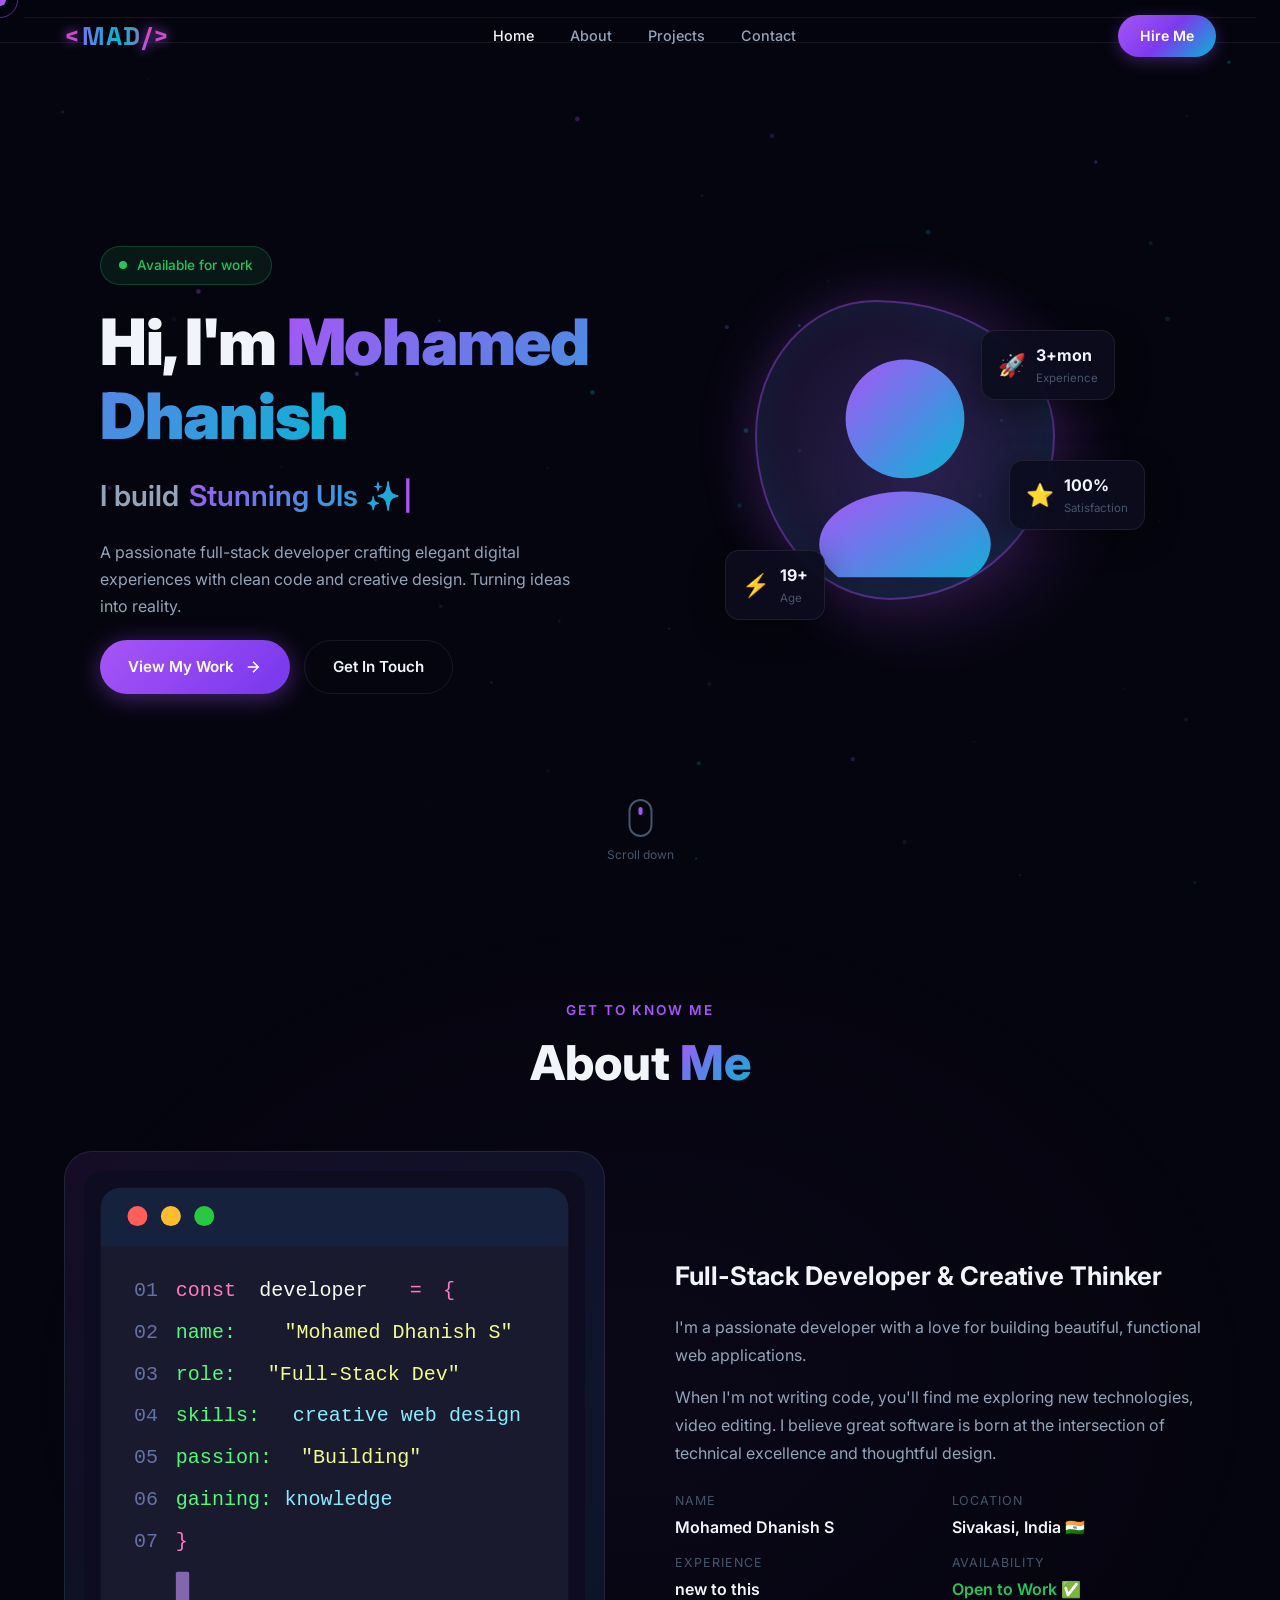
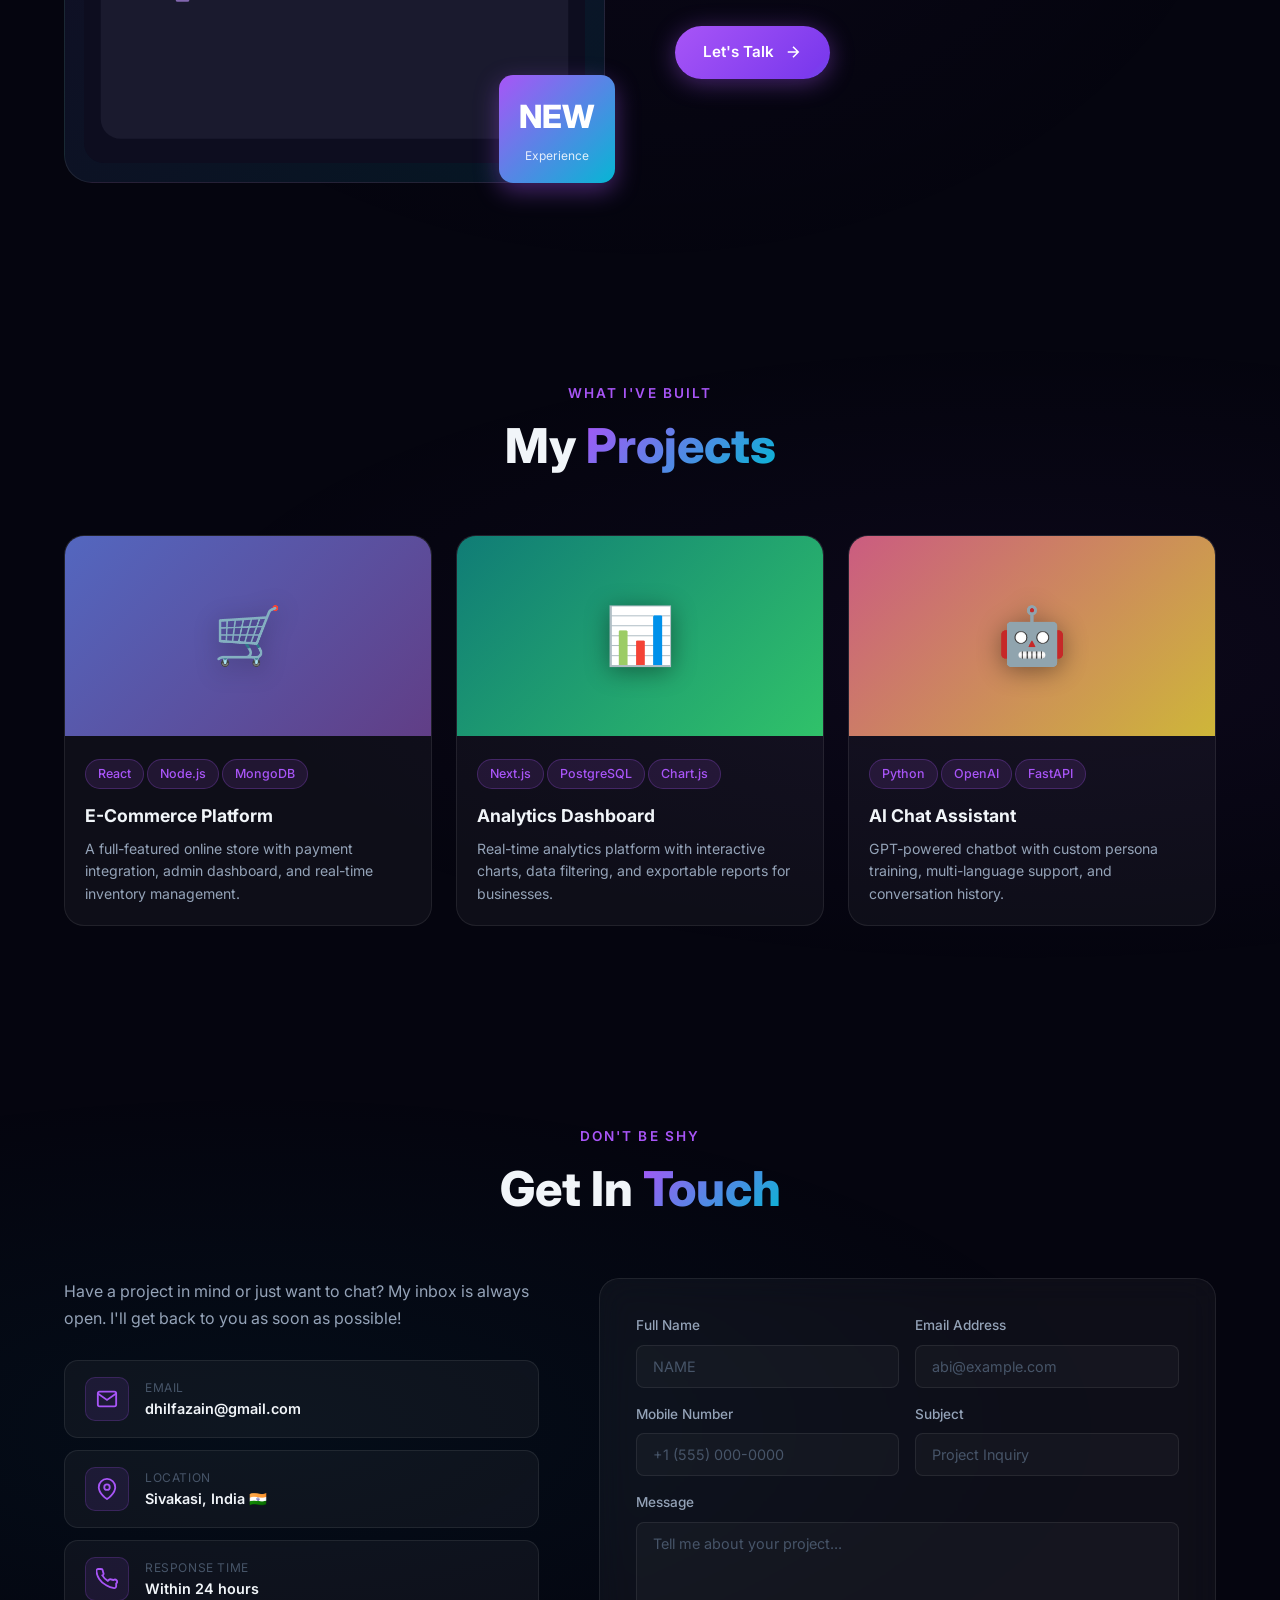
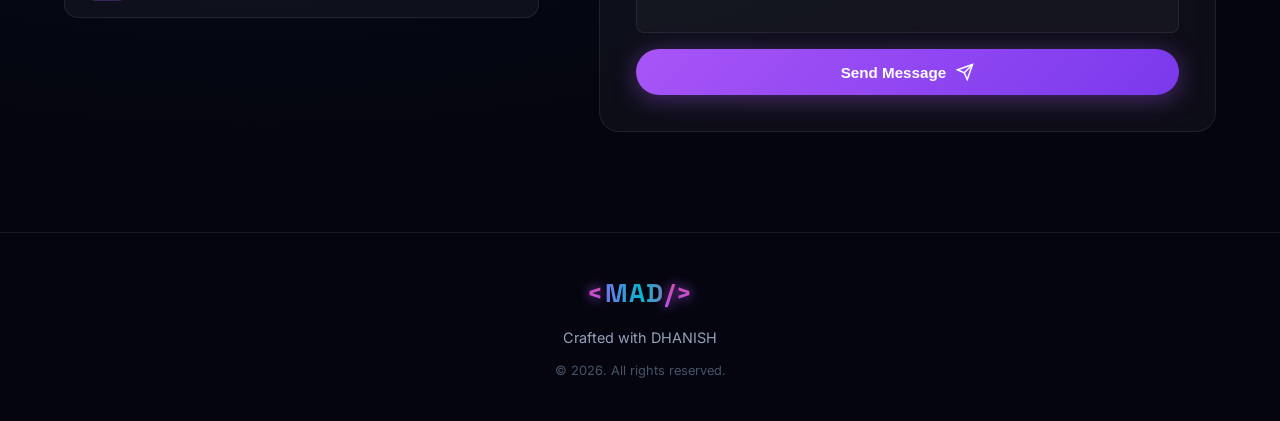
==== index.html @ 4842d8ef "Initial commit: portfolio website" ====
<!DOCTYPE html>
<html lang="en">

<head>
  <meta charset="UTF-8" />
  <meta name="viewport" content="width=device-width, initial-scale=1.0" />
  <meta name="description"
    content="Mohamed S — Full-Stack Developer & Creative Designer. Explore my portfolio of projects, skills, and experience." />
  <title>Mohamed s| Portfolio</title>
  <link rel="preconnect" href="https://fonts.googleapis.com" />
  <link rel="preconnect" href="https://fonts.gstatic.com" crossorigin />
  <link
    href="https://fonts.googleapis.com/css2?family=Inter:wght@300;400;500;600;700;800;900&family=Space+Grotesk:wght@400;500;600;700&display=swap"
    rel="stylesheet" />
  <link rel="stylesheet" href="style.css" />
</head>

<body>

  <!-- Custom Cursor -->
  <div class="cursor" id="cursor"></div>
  <div class="cursor-follower" id="cursor-follower"></div>

  <!-- Particle Canvas -->
  <canvas id="particles-canvas"></canvas>

  <!-- ===== NAVIGATION ===== -->
  <nav class="navbar" id="navbar">
    <div class="nav-container">
      <a href="#home" class="nav-logo" id="nav-logo">
        <span class="logo-bracket">&lt;</span>MAD<span class="logo-bracket">/&gt;</span>
      </a>
      <ul class="nav-links" id="nav-links">
        <li><a href="#home" class="nav-link active" data-section="home">Home</a></li>
        <li><a href="#about" class="nav-link" data-section="about">About</a></li>

        <li><a href="#projects" class="nav-link" data-section="projects">Projects</a></li>

        <li><a href="#contact" class="nav-link" data-section="contact">Contact</a></li>
      </ul>
      <a href="#contact" class="nav-cta" id="nav-cta-btn">Hire Me</a>
      <button class="hamburger" id="hamburger" aria-label="Toggle menu">
        <span></span><span></span><span></span>
      </button>
    </div>
  </nav>

  <!-- Mobile Menu -->
  <div class="mobile-menu" id="mobile-menu">
    <ul>
      <li><a href="#home" class="mobile-link">Home</a></li>
      <li><a href="#about" class="mobile-link">About</a></li>

      <li><a href="#projects" class="mobile-link">Projects</a></li>

      <li><a href="#contact" class="mobile-link">Contact</a></li>
    </ul>
  </div>

  <!-- ===== HERO SECTION ===== -->
  <section class="hero" id="home">
    <div class="hero-content">
      <div class="hero-badge reveal-up">
        <span class="badge-dot"></span>
        Available for work
      </div>
      <h1 class="hero-title reveal-up">
        Hi, I'm <span class="gradient-text">Mohamed Dhanish</span>
      </h1>
      <div class="hero-subtitle reveal-up">
        <span>I build </span>
        <span class="typed-wrapper">
          <span class="typed-text" id="typed"></span>
          <span class="typed-cursor">|</span>
        </span>
      </div>
      <p class="hero-desc reveal-up">
        A passionate full-stack developer crafting elegant digital experiences with clean code and creative design.
        Turning ideas into reality.
      </p>
      <div class="hero-actions reveal-up">
        <a href="#projects" class="btn btn-primary" id="view-work-btn">
          <span>View My Work</span>
          <svg width="18" height="18" viewBox="0 0 24 24" fill="none" stroke="currentColor" stroke-width="2">
            <path d="M5 12h14M12 5l7 7-7 7" />
          </svg>
        </a>
        <a href="#contact" class="btn btn-outline" id="contact-hero-btn">
          <span>Get In Touch</span>
        </a>
      </div>
    </div>
    <div class="hero-visual">
      <div class="hero-avatar-wrapper reveal-right">
        <div class="avatar-glow"></div>
        <div class="hero-avatar" id="hero-avatar">
          <div class="avatar-inner">
            <svg viewBox="0 0 200 200" xmlns="http://www.w3.org/2000/svg" width="220" height="220">
              <circle cx="100" cy="80" r="45" fill="url(#avatarGrad)" />
              <ellipse cx="100" cy="175" rx="65" ry="40" fill="url(#avatarGrad)" />
              <defs>
                <linearGradient id="avatarGrad" x1="0%" y1="0%" x2="100%" y2="100%">
                  <stop offset="0%" style="stop-color:#a855f7" />
                  <stop offset="100%" style="stop-color:#06b6d4" />
                </linearGradient>
              </defs>
            </svg>
          </div>
        </div>
        <!-- Floating badges -->
        <div class="float-badge float-badge-1">
          <span class="fb-icon">⚡</span>
          <div>
            <div class="fb-num">19+</div>
            <div class="fb-label">Age</div>
          </div>
        </div>
        <div class="float-badge float-badge-2">
          <span class="fb-icon">🚀</span>
          <div>
            <div class="fb-num">3+mon</div>
            <div class="fb-label">Experience</div>
          </div>
        </div>
        <div class="float-badge float-badge-3">
          <span class="fb-icon">⭐</span>
          <div>
            <div class="fb-num">100%</div>
            <div class="fb-label">Satisfaction</div>
          </div>
        </div>
      </div>
    </div>
    <div class="scroll-indicator">
      <div class="scroll-mouse">
        <div class="scroll-wheel"></div>
      </div>
      <span>Scroll down</span>
    </div>
  </section>

  <!-- ===== ABOUT SECTION ===== -->
  <section class="about section" id="about">
    <div class="container">
      <div class="section-header">
        <p class="section-label reveal-up">Get to know me</p>
        <h2 class="section-title reveal-up">About <span class="gradient-text">Me</span></h2>
      </div>
      <div class="about-grid">
        <div class="about-image-col reveal-left">
          <div class="about-img-wrapper">
            <div class="about-img-bg"></div>
            <div class="about-img">
              <svg viewBox="0 0 300 350" xmlns="http://www.w3.org/2000/svg" width="100%">
                <!-- Code editor mockup -->
                <rect x="10" y="10" width="280" height="330" rx="12" fill="#1a1a2e" />
                <rect x="10" y="10" width="280" height="35" rx="12" fill="#16213e" />
                <rect x="10" y="35" width="280" height="10" fill="#16213e" />
                <circle cx="32" cy="27" r="6" fill="#ff5f57" />
                <circle cx="52" cy="27" r="6" fill="#febc2e" />
                <circle cx="72" cy="27" r="6" fill="#28c840" />
                <text x="30" y="75" fill="#6272a4" font-family="monospace" font-size="12">01</text>
                <text x="55" y="75" fill="#ff79c6" font-family="monospace" font-size="12">const</text>
                <text x="105" y="75" fill="#f8f8f2" font-family="monospace" font-size="12">developer</text>
                <text x="195" y="75" fill="#ff79c6" font-family="monospace" font-size="12">=</text>
                <text x="215" y="75" fill="#ff79c6" font-family="monospace" font-size="12">{</text>
                <text x="30" y="100" fill="#6272a4" font-family="monospace" font-size="12">02</text>
                <text x="55" y="100" fill="#50fa7b" font-family="monospace" font-size="12"> name:</text>
                <text x="120" y="100" fill="#f1fa8c" font-family="monospace" font-size="12">"Mohamed Dhanish S"</text>
                <text x="30" y="125" fill="#6272a4" font-family="monospace" font-size="12">03</text>
                <text x="55" y="125" fill="#50fa7b" font-family="monospace" font-size="12"> role:</text>
                <text x="110" y="125" fill="#f1fa8c" font-family="monospace" font-size="12">"Full-Stack Dev"</text>
                <text x="30" y="150" fill="#6272a4" font-family="monospace" font-size="12">04</text>
                <text x="55" y="150" fill="#50fa7b" font-family="monospace" font-size="12"> skills:</text>
                <text x="125" y="150" fill="#8be9fd" font-family="monospace" font-size="12">creative web design</text>
                <text x="30" y="175" fill="#6272a4" font-family="monospace" font-size="12">05</text>
                <text x="55" y="175" fill="#50fa7b" font-family="monospace" font-size="12"> passion:</text>
                <text x="130" y="175" fill="#f1fa8c" font-family="monospace" font-size="12">"Building"</text>
                <text x="30" y="200" fill="#6272a4" font-family="monospace" font-size="12">06</text>
                <text x="55" y="200" fill="#50fa7b" font-family="monospace" font-size="12"> gaining:</text>
                <text x="120" y="200" fill="#8be9fd" font-family="monospace" font-size="12">knowledge</text>
                <text x="30" y="225" fill="#6272a4" font-family="monospace" font-size="12">07</text>
                <text x="55" y="225" fill="#ff79c6" font-family="monospace" font-size="12">}</text>
                <rect x="55" y="240" width="8" height="18" rx="1" fill="#bd93f9" opacity="0.8">
                  <animate attributeName="opacity" values="0.8;0;0.8" dur="1s" repeatCount="indefinite" />
                </rect>
              </svg>
            </div>
            <div class="about-exp-badge">
              <span class="exp-num">NEW</span>
              <span class="exp-text">Experience</span>
            </div>
          </div>
        </div>
        <div class="about-text-col reveal-right">
          <h3 class="about-heading">Full-Stack Developer & Creative Thinker</h3>
          <p class="about-desc">
            I'm a passionate developer with a love for building beautiful, functional web applications.
          </p>
          <p class="about-desc">
            When I'm not writing code, you'll find me exploring new technologies, video editing. I believe great
            software is born at the intersection of technical excellence and
            thoughtful design.
          </p>
          <div class="about-info-grid">
            <div class="info-item">
              <span class="info-label">Name</span>
              <span class="info-value">Mohamed Dhanish S</span>
            </div>
            <div class="info-item">
              <span class="info-label">Location</span>
              <span class="info-value">Sivakasi, India 🇮🇳</span>
            </div>
            <div class="info-item">
              <span class="info-label">Experience</span>
              <span class="info-value">new to this</span>
            </div>
            <div class="info-item">
              <span class="info-label">Availability</span>
              <span class="info-value available">Open to Work ✅</span>
            </div>
          </div>

          <a href="#contact" class="btn btn-primary" id="about-contact-btn">
            <span>Let's Talk</span>
            <svg width="18" height="18" viewBox="0 0 24 24" fill="none" stroke="currentColor" stroke-width="2">
              <path d="M5 12h14M12 5l7 7-7 7" />
            </svg>
          </a>
        </div>
      </div>
      </di </div>
    </div>
    </div>
    </div>
  </section>

  <!-- ===== PROJECTS SECTION ===== -->
  <section class="projects section" id="projects">
    <div class="container">
      <div class="section-header">
        <p class="section-label reveal-up">What I've built</p>
        <h2 class="section-title reveal-up">My <span class="gradient-text">Projects</span></h2>
      </div>

      <div class="projects-grid" id="projects-grid">
        <div class="project-card reveal-up" data-category="web" id="proj-1">
          <div class="project-img">
            <div class="project-img-bg" style="background: linear-gradient(135deg, #667eea, #764ba2);"></div>
            <div class="project-overlay">
              <a href="#" class="project-link-btn" aria-label="View Project">
                <svg width="20" height="20" viewBox="0 0 24 24" fill="none" stroke="currentColor" stroke-width="2">
                  <path d="M18 13v6a2 2 0 01-2 2H5a2 2 0 01-2-2V8a2 2 0 012-2h6" />
                  <polyline points="15 3 21 3 21 9" />
                  <line x1="10" y1="14" x2="21" y2="3" />
                </svg>
              </a>
              <a href="#" class="project-link-btn" aria-label="GitHub">
                <svg width="20" height="20" viewBox="0 0 24 24" fill="currentColor">
                  <path
                    d="M12 0C5.37 0 0 5.37 0 12c0 5.31 3.435 9.795 8.205 11.385.6.105.825-.255.825-.57 0-.285-.015-1.23-.015-2.235-3.015.555-3.795-.735-4.035-1.41-.135-.345-.72-1.41-1.23-1.695-.42-.225-1.02-.78-.015-.795.945-.015 1.62.87 1.845 1.23 1.08 1.815 2.805 1.305 3.495.99.105-.78.42-1.305.765-1.605-2.67-.3-5.46-1.335-5.46-5.925 0-1.305.465-2.385 1.23-3.225-.12-.3-.54-1.53.12-3.18 0 0 1.005-.315 3.3 1.23.96-.27 1.98-.405 3-.405s2.04.135 3 .405c2.295-1.56 3.3-1.23 3.3-1.23.66 1.65.24 2.88.12 3.18.765.84 1.23 1.905 1.23 3.225 0 4.605-2.805 5.625-5.475 5.925.435.375.81 1.095.81 2.22 0 1.605-.015 2.895-.015 3.3 0 .315.225.69.825.57A12.02 12.02 0 0024 12c0-6.63-5.37-12-12-12z" />
                </svg>
              </a>
            </div>
            <div class="project-icon-display">🛒</div>
          </div>
          <div class="project-info">
            <div class="project-tags">
              <span class="tag">React</span><span class="tag">Node.js</span><span class="tag">MongoDB</span>
            </div>
            <h3 class="project-title">E-Commerce Platform</h3>
            <p class="project-desc">A full-featured online store with payment integration, admin dashboard, and
              real-time inventory management.</p>
          </div>
        </div>

        <div class="project-card reveal-up" data-category="web" id="proj-2">
          <div class="project-img">
            <div class="project-img-bg" style="background: linear-gradient(135deg, #11998e, #38ef7d);"></div>
            <div class="project-overlay">
              <a href="#" class="project-link-btn" aria-label="View Project">
                <svg width="20" height="20" viewBox="0 0 24 24" fill="none" stroke="currentColor" stroke-width="2">
                  <path d="M18 13v6a2 2 0 01-2 2H5a2 2 0 01-2-2V8a2 2 0 012-2h6" />
                  <polyline points="15 3 21 3 21 9" />
                  <line x1="10" y1="14" x2="21" y2="3" />
                </svg>
              </a>
              <a href="#" class="project-link-btn" aria-label="GitHub">
                <svg width="20" height="20" viewBox="0 0 24 24" fill="currentColor">
                  <path
                    d="M12 0C5.37 0 0 5.37 0 12c0 5.31 3.435 9.795 8.205 11.385.6.105.825-.255.825-.57 0-.285-.015-1.23-.015-2.235-3.015.555-3.795-.735-4.035-1.41-.135-.345-.72-1.41-1.23-1.695-.42-.225-1.02-.78-.015-.795.945-.015 1.62.87 1.845 1.23 1.08 1.815 2.805 1.305 3.495.99.105-.78.42-1.305.765-1.605-2.67-.3-5.46-1.335-5.46-5.925 0-1.305.465-2.385 1.23-3.225-.12-.3-.54-1.53.12-3.18 0 0 1.005-.315 3.3 1.23.96-.27 1.98-.405 3-.405s2.04.135 3 .405c2.295-1.56 3.3-1.23 3.3-1.23.66 1.65.24 2.88.12 3.18.765.84 1.23 1.905 1.23 3.225 0 4.605-2.805 5.625-5.475 5.925.435.375.81 1.095.81 2.22 0 1.605-.015 2.895-.015 3.3 0 .315.225.69.825.57A12.02 12.02 0 0024 12c0-6.63-5.37-12-12-12z" />
                </svg>
              </a>
            </div>
            <div class="project-icon-display">📊</div>
          </div>
          <div class="project-info">
            <div class="project-tags">
              <span class="tag">Next.js</span><span class="tag">PostgreSQL</span><span class="tag">Chart.js</span>
            </div>
            <h3 class="project-title">Analytics Dashboard</h3>
            <p class="project-desc">Real-time analytics platform with interactive charts, data filtering, and exportable
              reports for businesses.</p>
          </div>
        </div>





        <div class="project-card reveal-up" data-category="web" id="proj-5">
          <div class="project-img">
            <div class="project-img-bg" style="background: linear-gradient(135deg, #fa709a, #fee140);"></div>
            <div class="project-overlay">
              <a href="#" class="project-link-btn" aria-label="View Project">
                <svg width="20" height="20" viewBox="0 0 24 24" fill="none" stroke="currentColor" stroke-width="2">
                  <path d="M18 13v6a2 2 0 01-2 2H5a2 2 0 01-2-2V8a2 2 0 012-2h6" />
                  <polyline points="15 3 21 3 21 9" />
                  <line x1="10" y1="14" x2="21" y2="3" />
                </svg>
              </a>
              <a href="#" class="project-link-btn" aria-label="GitHub">
                <svg width="20" height="20" viewBox="0 0 24 24" fill="currentColor">
                  <path
                    d="M12 0C5.37 0 0 5.37 0 12c0 5.31 3.435 9.795 8.205 11.385.6.105.825-.255.825-.57 0-.285-.015-1.23-.015-2.235-3.015.555-3.795-.735-4.035-1.41-.135-.345-.72-1.41-1.23-1.695-.42-.225-1.02-.78-.015-.795.945-.015 1.62.87 1.845 1.23 1.08 1.815 2.805 1.305 3.495.99.105-.78.42-1.305.765-1.605-2.67-.3-5.46-1.335-5.46-5.925 0-1.305.465-2.385 1.23-3.225-.12-.3-.54-1.53.12-3.18 0 0 1.005-.315 3.3 1.23.96-.27 1.98-.405 3-.405s2.04.135 3 .405c2.295-1.56 3.3-1.23 3.3-1.23.66 1.65.24 2.88.12 3.18.765.84 1.23 1.905 1.23 3.225 0 4.605-2.805 5.625-5.475 5.925.435.375.81 1.095.81 2.22 0 1.605-.015 2.895-.015 3.3 0 .315.225.69.825.57A12.02 12.02 0 0024 12c0-6.63-5.37-12-12-12z" />
                </svg>
              </a>
            </div>
            <div class="project-icon-display">🤖</div>
          </div>
          <div class="project-info">
            <div class="project-tags">
              <span class="tag">Python</span><span class="tag">OpenAI</span><span class="tag">FastAPI</span>
            </div>
            <h3 class="project-title">AI Chat Assistant</h3>
            <p class="project-desc">GPT-powered chatbot with custom persona training, multi-language support, and
              conversation history.</p>
          </div>
        </div>


      </div>
    </div>
  </section>


  <!-- ===== CONTACT SECTION ===== -->
  <section class="contact section" id="contact">
    <div class="container">
      <div class="section-header">
        <p class="section-label reveal-up">Don't be shy</p>
        <h2 class="section-title reveal-up">Get In <span class="gradient-text">Touch</span></h2>
      </div>
      <div class="contact-grid">
        <div class="contact-info reveal-left">
          <p class="contact-intro">Have a project in mind or just want to chat? My inbox is always open. I'll get back
            to you as soon as possible!</p>
          <div class="contact-cards">
            <div class="contact-card" id="contact-email-card">
              <div class="cc-icon">
                <svg width="22" height="22" viewBox="0 0 24 24" fill="none" stroke="currentColor" stroke-width="2">
                  <path d="M4 4h16c1.1 0 2 .9 2 2v12c0 1.1-.9 2-2 2H4c-1.1 0-2-.9-2-2V6c0-1.1.9-2 2-2z" />
                  <polyline points="22,6 12,13 2,6" />
                </svg>
              </div>
              <div>
                <div class="cc-label">Email</div>
                <div class="cc-value">dhilfazain@gmail.com</div>
              </div>
            </div>
            <div class="contact-card" id="contact-location-card">
              <div class="cc-icon">
                <svg width="22" height="22" viewBox="0 0 24 24" fill="none" stroke="currentColor" stroke-width="2">
                  <path d="M21 10c0 7-9 13-9 13s-9-6-9-13a9 9 0 0118 0z" />
                  <circle cx="12" cy="10" r="3" />
                </svg>
              </div>
              <div>
                <div class="cc-label">Location</div>
                <div class="cc-value">Sivakasi, India 🇮🇳</div>
              </div>
            </div>
            <div class="contact-card" id="contact-phone-card">
              <div class="cc-icon">
                <svg width="22" height="22" viewBox="0 0 24 24" fill="none" stroke="currentColor" stroke-width="2">
                  <path
                    d="M22 16.92v3a2 2 0 01-2.18 2 19.79 19.79 0 01-8.63-3.07A19.5 19.5 0 013.52 12 19.79 19.79 0 01.43 3.24a2 2 0 012-2.18h3a2 2 0 012 1.72c.127.96.361 1.903.7 2.81a2 2 0 01-.45 2.11L6.91 8.09a16 16 0 006 6l1.27-1.27a2 2 0 012.11-.45c.907.339 1.85.573 2.81.7A2 2 0 0122 16.92z" />
                </svg>
              </div>
              <div>
                <div class="cc-label">Response Time</div>
                <div class="cc-value">Within 24 hours</div>
              </div>
            </div>
          </div>

        </div>
        <div class="contact-form-wrapper reveal-right">
          <form class="contact-form glass-card" id="contact-form" novalidate>
            <div class="form-row">
              <div class="form-group">
                <label for="cf-name">Full Name</label>
                <input type="text" id="cf-name" name="name" placeholder="NAME" required />
              </div>
              <div class="form-group">
                <label for="cf-email">Email Address</label>
                <input type="email" id="cf-email" name="email" placeholder="abi@example.com" required />
              </div>
            </div>
            <div class="form-row">
              <div class="form-group">
                <label for="cf-phone">Mobile Number</label>
                <input type="tel" id="cf-phone" name="phone" placeholder="+1 (555) 000-0000" />
              </div>
              <div class="form-group">
                <label for="cf-subject">Subject</label>
                <input type="text" id="cf-subject" name="subject" placeholder="Project Inquiry" />
              </div>
            </div>
            <div class="form-group">
              <label for="cf-message">Message</label>
              <textarea id="cf-message" name="message" rows="5" placeholder="Tell me about your project..."
                required></textarea>
            </div>
            <button type="submit" class="btn btn-primary btn-full" id="form-submit-btn">
              <span>Send Message</span>
              <svg width="18" height="18" viewBox="0 0 24 24" fill="none" stroke="currentColor" stroke-width="2">
                <line x1="22" y1="2" x2="11" y2="13" />
                <polygon points="22 2 15 22 11 13 2 9 22 2" />
              </svg>
            </button>
            <div class="form-success" id="form-success">
              <span>✅ Message sent successfully! I'll get back to you soon.</span>
            </div>
          </form>
        </div>
      </div>
    </div>
  </section>

  <!-- ===== FOOTER ===== -->
  <footer class="footer">
    <div class="container">
      <div class="footer-content">
        <a href="#home" class="nav-logo">
          <span class="logo-bracket">&lt;</span>MAD<span class="logo-bracket">/&gt;</span>
        </a>
        <p class="footer-text">Crafted with DHANISH</p>
        <p class="footer-copy">© 2026. All rights reserved.</p>
      </div>
    </div>
  </footer>

  <!-- Back to top -->
  <button class="back-to-top" id="back-to-top" aria-label="Back to top">
    <svg width="20" height="20" viewBox="0 0 24 24" fill="none" stroke="currentColor" stroke-width="2.5">
      <path d="M18 15l-6-6-6 6" />
    </svg>
  </button>

  <script src="script.js"></script>
</body>

</html>
---- style.css ----
/* ===== CSS RESET & ROOT VARIABLES ===== */
*, *::before, *::after {
  margin: 0;
  padding: 0;
  box-sizing: border-box;
}

:root {
  --bg-primary: #05050f;
  --bg-secondary: #0d0d1f;
  --bg-card: rgba(255, 255, 255, 0.04);
  --bg-card-hover: rgba(255, 255, 255, 0.07);

  --accent-purple: #a855f7;
  --accent-cyan: #06b6d4;
  --accent-pink: #ec4899;

  --grad-primary: linear-gradient(135deg, #a855f7, #06b6d4);
  --grad-btn: linear-gradient(135deg, #a855f7 0%, #7c3aed 50%, #06b6d4 100%);

  --text-primary: #f1f5f9;
  --text-secondary: #94a3b8;
  --text-muted: #475569;

  --border-color: rgba(255, 255, 255, 0.08);
  --border-glow: rgba(168, 85, 247, 0.3);

  --shadow-glow: 0 0 60px rgba(168, 85, 247, 0.15);
  --shadow-card: 0 8px 32px rgba(0, 0, 0, 0.4);

  --nav-height: 72px;
  --section-pad: 100px;
  --container-max: 1200px;

  --transition: 0.3s cubic-bezier(0.4, 0, 0.2, 1);
  --transition-slow: 0.6s cubic-bezier(0.4, 0, 0.2, 1);

  --radius-sm: 8px;
  --radius-md: 14px;
  --radius-lg: 20px;
  --radius-xl: 28px;
}

html {
  scroll-behavior: smooth;
  scroll-padding-top: var(--nav-height);
}

body {
  font-family: 'Inter', 'Space Grotesk', -apple-system, sans-serif;
  background: var(--bg-primary);
  color: var(--text-primary);
  line-height: 1.6;
  overflow-x: hidden;
  cursor: none;
}

/* ===== SCROLLBAR ===== */
::-webkit-scrollbar { width: 6px; }
::-webkit-scrollbar-track { background: var(--bg-primary); }
::-webkit-scrollbar-thumb { background: var(--accent-purple); border-radius: 3px; }

/* ===== PARTICLES CANVAS ===== */
#particles-canvas {
  position: fixed;
  top: 0; left: 0;
  width: 100%; height: 100%;
  pointer-events: none;
  z-index: 0;
  opacity: 0.5;
}

/* ===== CUSTOM CURSOR ===== */
.cursor {
  width: 12px; height: 12px;
  background: var(--accent-purple);
  border-radius: 50%;
  position: fixed;
  pointer-events: none;
  z-index: 9999;
  transform: translate(-50%, -50%);
  transition: width 0.2s, height 0.2s, background 0.2s;
  mix-blend-mode: screen;
}
.cursor-follower {
  width: 36px; height: 36px;
  border: 1.5px solid rgba(168, 85, 247, 0.5);
  border-radius: 50%;
  position: fixed;
  pointer-events: none;
  z-index: 9998;
  transform: translate(-50%, -50%);
  transition: transform 0.12s ease, width 0.3s, height 0.3s, border-color 0.3s;
}
body:has(a:hover, button:hover) .cursor { width: 20px; height: 20px; background: var(--accent-cyan); }
body:has(a:hover, button:hover) .cursor-follower { width: 52px; height: 52px; border-color: var(--accent-cyan); }

/* ===== UTILITY CLASSES ===== */
.container {
  max-width: var(--container-max);
  margin: 0 auto;
  padding: 0 24px;
}

.gradient-text {
  background: var(--grad-primary);
  -webkit-background-clip: text;
  -webkit-text-fill-color: transparent;
  background-clip: text;
}

.glass-card {
  background: var(--bg-card);
  backdrop-filter: blur(16px);
  -webkit-backdrop-filter: blur(16px);
  border: 1px solid var(--border-color);
  border-radius: var(--radius-lg);
}

.section {
  padding: var(--section-pad) 0;
  position: relative;
  z-index: 1;
}

.section-header {
  text-align: center;
  margin-bottom: 60px;
}

.section-label {
  font-size: 0.85rem;
  font-weight: 600;
  letter-spacing: 0.15em;
  text-transform: uppercase;
  color: var(--accent-purple);
  margin-bottom: 12px;
}

.section-title {
  font-size: clamp(2rem, 4vw, 3rem);
  font-weight: 800;
  line-height: 1.2;
  color: var(--text-primary);
}

/* ===== BUTTONS ===== */
.btn {
  display: inline-flex;
  align-items: center;
  gap: 10px;
  padding: 14px 28px;
  border-radius: 50px;
  font-size: 0.95rem;
  font-weight: 600;
  text-decoration: none;
  border: none;
  cursor: pointer;
  transition: var(--transition);
  position: relative;
  overflow: hidden;
}

.btn::after {
  content: '';
  position: absolute;
  inset: 0;
  background: rgba(255,255,255,0.1);
  opacity: 0;
  transition: opacity 0.2s;
}
.btn:hover::after { opacity: 1; }

.btn-primary {
  background: var(--grad-btn);
  background-size: 200% 100%;
  color: #fff;
  box-shadow: 0 4px 24px rgba(168, 85, 247, 0.4);
}
.btn-primary:hover {
  transform: translateY(-2px);
  box-shadow: 0 8px 32px rgba(168, 85, 247, 0.55);
  background-position: 100% 0;
}

.btn-outline {
  background: transparent;
  color: var(--text-primary);
  border: 1.5px solid var(--border-color);
}
.btn-outline:hover {
  border-color: var(--accent-purple);
  color: var(--accent-purple);
  transform: translateY(-2px);
  box-shadow: 0 0 20px rgba(168, 85, 247, 0.2);
}

.btn-full { width: 100%; justify-content: center; }

/* Tags */
.tag {
  display: inline-block;
  padding: 4px 12px;
  background: rgba(168, 85, 247, 0.12);
  border: 1px solid rgba(168, 85, 247, 0.25);
  border-radius: 20px;
  font-size: 0.78rem;
  font-weight: 500;
  color: var(--accent-purple);
  margin: 3px 3px 3px 0;
}

/* ===== REVEAL ANIMATIONS ===== */
.reveal-up, .reveal-left, .reveal-right {
  opacity: 0;
  transition: opacity 0.7s ease, transform 0.7s ease;
}
.reveal-up { transform: translateY(40px); }
.reveal-left { transform: translateX(-40px); }
.reveal-right { transform: translateX(40px); }
.reveal-up.visible, .reveal-left.visible, .reveal-right.visible {
  opacity: 1;
  transform: translate(0);
}

/* ===== NAVIGATION ===== */
.navbar {
  position: fixed;
  top: 0; left: 0; right: 0;
  height: var(--nav-height);
  z-index: 1000;
  transition: var(--transition);
}

.navbar.scrolled {
  background: rgba(5, 5, 15, 0.85);
  backdrop-filter: blur(20px);
  -webkit-backdrop-filter: blur(20px);
  box-shadow: 0 4px 24px rgba(0,0,0,0.3);
}

.nav-container {
  max-width: var(--container-max);
  margin: 0 auto;
  padding: 0 24px;
  height: 100%;
  display: flex;
  align-items: center;
  justify-content: space-between;
  gap: 24px;
}

/* ===== MAD LOGO ===== */
@keyframes logoShimmer {
  0%   { background-position: -200% center; }
  100% { background-position:  200% center; }
}
@keyframes bracketPulse {
  0%, 100% { text-shadow: 0 0 8px #a855f7, 0 0 20px #a855f7; opacity: 1; }
  50%       { text-shadow: 0 0 24px #ec4899, 0 0 60px #ec4899, 0 0 100px #7c3aed; opacity: 0.75; }
}
@keyframes logoFloat {
  0%, 100% { transform: translateY(0px); }
  50%       { transform: translateY(-3px); }
}

.nav-logo {
  font-family: 'Space Grotesk', sans-serif;
  font-size: 1.6rem;
  font-weight: 900;
  text-decoration: none;
  letter-spacing: 0.04em;
  position: relative;
  display: inline-flex;
  align-items: center;
  gap: 1px;

  /* Animated gradient on the text */
  background: linear-gradient(
    90deg,
    #a855f7 0%,
    #06b6d4 25%,
    #ec4899 50%,
    #a855f7 75%,
    #06b6d4 100%
  );
  background-size: 200% auto;
  -webkit-background-clip: text;
  -webkit-text-fill-color: transparent;
  background-clip: text;
  animation: logoShimmer 3s linear infinite, logoFloat 4s ease-in-out infinite;

  transition: filter 0.3s ease, transform 0.3s ease;
}

.nav-logo:hover {
  filter: drop-shadow(0 0 12px #a855f7) drop-shadow(0 0 30px #06b6d4);
  transform: scale(1.08) translateY(-2px);
  animation-play-state: paused;
}

/* Outer electric underline bar */
.nav-logo::after {
  content: '';
  position: absolute;
  bottom: -4px;
  left: 0;
  width: 100%;
  height: 2px;
  background: linear-gradient(90deg, #a855f7, #06b6d4, #ec4899);
  border-radius: 2px;
  box-shadow: 0 0 8px #a855f7, 0 0 16px #06b6d4;
  transform: scaleX(0);
  transform-origin: left;
  transition: transform 0.35s cubic-bezier(0.4, 0, 0.2, 1);
}
.nav-logo:hover::after {
  transform: scaleX(1);
}

.logo-bracket {
  display: inline-block;
  /* Keep brackets visible in gradient context */
  background: linear-gradient(180deg, #ec4899, #a855f7);
  -webkit-background-clip: text;
  -webkit-text-fill-color: transparent;
  background-clip: text;
  animation: bracketPulse 2s ease-in-out infinite, logoFloat 4s ease-in-out infinite;
  filter: drop-shadow(0 0 6px #a855f7);
}

.nav-links {
  display: flex;
  list-style: none;
  gap: 8px;
}

.nav-link {
  color: var(--text-secondary);
  text-decoration: none;
  font-size: 0.9rem;
  font-weight: 500;
  padding: 8px 14px;
  border-radius: 8px;
  transition: var(--transition);
  position: relative;
}
.nav-link:hover, .nav-link.active {
  color: var(--text-primary);
}

.nav-cta {
  padding: 10px 22px;
  background: var(--grad-btn);
  color: #fff;
  border-radius: 50px;
  text-decoration: none;
  font-size: 0.88rem;
  font-weight: 600;
  transition: var(--transition);
  box-shadow: 0 4px 16px rgba(168, 85, 247, 0.3);
  white-space: nowrap;
}
.nav-cta:hover {
  transform: translateY(-2px);
  box-shadow: 0 8px 24px rgba(168, 85, 247, 0.5);
}

.hamburger {
  display: none;
  flex-direction: column;
  gap: 5px;
  background: none;
  border: none;
  cursor: pointer;
  padding: 4px;
}
.hamburger span {
  display: block;
  width: 24px; height: 2px;
  background: var(--text-primary);
  border-radius: 2px;
  transition: var(--transition);
}
.hamburger.open span:nth-child(1) { transform: translateY(7px) rotate(45deg); }
.hamburger.open span:nth-child(2) { opacity: 0; }
.hamburger.open span:nth-child(3) { transform: translateY(-7px) rotate(-45deg); }

/* Mobile Menu */
.mobile-menu {
  position: fixed;
  top: var(--nav-height);
  left: 0; right: 0;
  background: rgba(5, 5, 15, 0.97);
  backdrop-filter: blur(20px);
  padding: 24px;
  z-index: 999;
  transform: translateY(-110%);
  transition: transform 0.4s cubic-bezier(0.4,0,0.2,1);
  border-bottom: 1px solid var(--border-color);
}
.mobile-menu.open { transform: translateY(0); }
.mobile-menu ul { list-style: none; }
.mobile-link {
  display: block;
  padding: 16px 0;
  color: var(--text-primary);
  text-decoration: none;
  font-size: 1.1rem;
  font-weight: 500;
  border-bottom: 1px solid var(--border-color);
  transition: var(--transition);
}
.mobile-link:hover { color: var(--accent-purple); padding-left: 8px; }

/* ===== HERO SECTION ===== */
.hero {
  min-height: 100vh;
  display: grid;
  grid-template-columns: 1fr 1fr;
  align-items: center;
  gap: 60px;
  padding: 100px 60px 60px;
  max-width: var(--container-max);
  margin: 0 auto;
  position: relative;
  z-index: 1;
}

.hero-content { display: flex; flex-direction: column; gap: 20px; }

.hero-badge {
  display: inline-flex;
  align-items: center;
  gap: 10px;
  padding: 8px 18px;
  background: rgba(34, 197, 94, 0.1);
  border: 1px solid rgba(34, 197, 94, 0.25);
  border-radius: 50px;
  font-size: 0.85rem;
  font-weight: 500;
  color: #22c55e;
  width: fit-content;
}

.badge-dot {
  width: 8px; height: 8px;
  background: #22c55e;
  border-radius: 50%;
  box-shadow: 0 0 0 0 rgba(34,197,94,0.4);
  animation: ping 1.5s infinite;
}

@keyframes ping {
  0%, 100% { box-shadow: 0 0 0 0 rgba(34,197,94,0.4); }
  50% { box-shadow: 0 0 0 8px rgba(34,197,94,0); }
}

.hero-title {
  font-size: clamp(2.4rem, 5vw, 4rem);
  font-weight: 900;
  line-height: 1.15;
  letter-spacing: -0.02em;
}

.hero-subtitle {
  font-size: clamp(1.3rem, 2.5vw, 1.8rem);
  font-weight: 600;
  color: var(--text-secondary);
  display: flex;
  align-items: center;
  gap: 10px;
  flex-wrap: wrap;
}

.typed-wrapper {
  display: inline-flex;
  align-items: center;
  gap: 2px;
}

.typed-text {
  background: var(--grad-primary);
  -webkit-background-clip: text;
  -webkit-text-fill-color: transparent;
  background-clip: text;
  min-width: 1px;
}

.typed-cursor {
  color: var(--accent-purple);
  animation: blink 0.8s infinite;
  -webkit-text-fill-color: var(--accent-purple);
}
@keyframes blink { 0%,100% { opacity:1; } 50% { opacity:0; } }

.hero-desc {
  font-size: 1rem;
  color: var(--text-secondary);
  line-height: 1.7;
  max-width: 500px;
}

.hero-actions {
  display: flex;
  gap: 14px;
  flex-wrap: wrap;
}

.hero-socials {
  display: flex;
  gap: 12px;
  margin-top: 8px;
}

.social-link {
  width: 44px; height: 44px;
  display: grid;
  place-items: center;
  border-radius: 50%;
  border: 1px solid var(--border-color);
  color: var(--text-secondary);
  text-decoration: none;
  transition: var(--transition);
}
.social-link svg { width: 18px; height: 18px; }
.social-link:hover {
  border-color: var(--accent-purple);
  color: var(--accent-purple);
  transform: translateY(-3px);
  box-shadow: 0 8px 20px rgba(168, 85, 247, 0.25);
}

/* Hero Visual */
.hero-visual {
  display: flex;
  justify-content: center;
  align-items: center;
}

.hero-avatar-wrapper {
  position: relative;
  width: 340px;
  height: 340px;
}

.avatar-glow {
  position: absolute;
  inset: -40px;
  background: radial-gradient(circle, rgba(168,85,247,0.2) 0%, transparent 70%);
  border-radius: 50%;
  animation: glow-pulse 3s ease-in-out infinite;
}
@keyframes glow-pulse {
  0%, 100% { transform: scale(1); opacity: 0.7; }
  50% { transform: scale(1.1); opacity: 1; }
}

.hero-avatar {
  width: 300px;
  height: 300px;
  border-radius: 40% 60% 55% 45% / 45% 45% 55% 55%;
  overflow: hidden;
  border: 2px solid rgba(168, 85, 247, 0.4);
  box-shadow: 0 0 60px rgba(168, 85, 247, 0.2), inset 0 0 40px rgba(6, 182, 212, 0.1);
  display: grid;
  place-items: center;
  background: linear-gradient(135deg, rgba(168,85,247,0.1), rgba(6,182,212,0.1));
  animation: morph 8s ease-in-out infinite;
}
@keyframes morph {
  0%, 100% { border-radius: 40% 60% 55% 45% / 45% 45% 55% 55%; }
  25% { border-radius: 60% 40% 45% 55% / 55% 55% 45% 45%; }
  50% { border-radius: 45% 55% 60% 40% / 40% 60% 45% 55%; }
  75% { border-radius: 55% 45% 40% 60% / 60% 40% 55% 45%; }
}

.avatar-inner { transform: scale(1.2); }

/* Floating Badges */
.float-badge {
  position: absolute;
  display: flex;
  align-items: center;
  gap: 10px;
  padding: 12px 16px;
  background: rgba(13, 13, 31, 0.9);
  backdrop-filter: blur(12px);
  border: 1px solid var(--border-color);
  border-radius: var(--radius-md);
  box-shadow: var(--shadow-card);
  white-space: nowrap;
}
.fb-icon { font-size: 1.4rem; }
.fb-num { font-size: 1rem; font-weight: 700; color: var(--text-primary); }
.fb-label { font-size: 0.72rem; color: var(--text-muted); }
.float-badge-1 { bottom: 20px; left: -30px; animation: float1 4s ease-in-out infinite; }
.float-badge-2 { top: 30px; right: -20px; animation: float2 4.5s ease-in-out infinite; }
.float-badge-3 { top: 160px; right: -50px; animation: float1 5s ease-in-out infinite; }

@keyframes float1 {
  0%, 100% { transform: translateY(0); }
  50% { transform: translateY(-10px); }
}
@keyframes float2 {
  0%, 100% { transform: translateY(0); }
  50% { transform: translateY(12px); }
}

/* Scroll Indicator */
.scroll-indicator {
  position: absolute;
  bottom: 36px;
  left: 50%;
  transform: translateX(-50%);
  display: flex;
  flex-direction: column;
  align-items: center;
  gap: 8px;
  color: var(--text-muted);
  font-size: 0.75rem;
  animation: scroll-bounce 2s ease-in-out infinite;
}
@keyframes scroll-bounce {
  0%, 100% { transform: translateX(-50%) translateY(0); }
  50% { transform: translateX(-50%) translateY(-6px); }
}
.scroll-mouse {
  width: 24px; height: 38px;
  border: 2px solid var(--text-muted);
  border-radius: 12px;
  display: grid;
  place-items: start center;
  padding-top: 6px;
}
.scroll-wheel {
  width: 4px; height: 8px;
  background: var(--accent-purple);
  border-radius: 2px;
  animation: scroll-wheel 2s ease-in-out infinite;
}
@keyframes scroll-wheel {
  0% { opacity: 1; transform: translateY(0); }
  100% { opacity: 0; transform: translateY(10px); }
}

/* ===== ABOUT SECTION ===== */
.about { background: radial-gradient(ellipse at center, rgba(168,85,247,0.04) 0%, transparent 70%); }

.about-grid {
  display: grid;
  grid-template-columns: 1fr 1fr;
  gap: 70px;
  align-items: center;
}

.about-img-wrapper {
  position: relative;
  padding: 20px;
}

.about-img-bg {
  position: absolute;
  inset: 0;
  background: linear-gradient(135deg, rgba(168,85,247,0.1), rgba(6,182,212,0.1));
  border-radius: var(--radius-xl);
  border: 1px solid var(--border-color);
}

.about-img {
  position: relative;
  border-radius: var(--radius-lg);
  overflow: hidden;
  background: var(--bg-secondary);
}

.about-exp-badge {
  position: absolute;
  bottom: 0;
  right: -10px;
  background: var(--grad-primary);
  padding: 16px 20px;
  border-radius: var(--radius-md);
  text-align: center;
  box-shadow: 0 8px 24px rgba(168,85,247,0.4);
}
.exp-num { display: block; font-size: 2rem; font-weight: 800; color: #fff; }
.exp-text { font-size: 0.75rem; color: rgba(255,255,255,0.85); }

.about-heading {
  font-size: 1.6rem;
  font-weight: 700;
  margin-bottom: 16px;
  color: var(--text-primary);
}

.about-desc {
  color: var(--text-secondary);
  margin-bottom: 14px;
  line-height: 1.75;
}

.about-info-grid {
  display: grid;
  grid-template-columns: 1fr 1fr;
  gap: 12px;
  margin: 24px 0;
}

.info-item {
  display: flex;
  flex-direction: column;
  gap: 4px;
}
.info-label { font-size: 0.78rem; color: var(--text-muted); text-transform: uppercase; letter-spacing: 0.08em; }
.info-value { font-weight: 600; color: var(--text-primary); }
.info-value.available { color: #22c55e; }

.about-stats {
  display: flex;
  gap: 24px;
  margin: 28px 0;
  padding: 20px;
  background: var(--bg-card);
  border: 1px solid var(--border-color);
  border-radius: var(--radius-md);
}

.stat-item { flex: 1; text-align: center; }
.stat-num {
  font-size: 2rem;
  font-weight: 800;
  background: var(--grad-primary);
  -webkit-background-clip: text;
  -webkit-text-fill-color: transparent;
  background-clip: text;
}
.stat-label { font-size: 0.78rem; color: var(--text-muted); margin-top: 4px; }

/* ===== SKILLS SECTION ===== */
.skills { background: linear-gradient(180deg, transparent, rgba(6,182,212,0.03), transparent); }

.skills-tabs {
  display: flex;
  justify-content: center;
  gap: 8px;
  margin-bottom: 40px;
  background: var(--bg-card);
  border: 1px solid var(--border-color);
  border-radius: 50px;
  padding: 6px;
  width: fit-content;
  margin-left: auto;
  margin-right: auto;
}

.tab-btn {
  padding: 10px 24px;
  border: none;
  border-radius: 50px;
  background: transparent;
  color: var(--text-muted);
  font-size: 0.9rem;
  font-weight: 500;
  cursor: pointer;
  transition: var(--transition);
  font-family: inherit;
}
.tab-btn.active {
  background: var(--grad-primary);
  color: #fff;
  box-shadow: 0 4px 16px rgba(168, 85, 247, 0.3);
}
.tab-btn:hover:not(.active) { color: var(--text-primary); }

.tab-panel { display: none; }
.tab-panel.active { display: block; }

.skills-grid {
  display: grid;
  grid-template-columns: repeat(auto-fill, minmax(280px, 1fr));
  gap: 16px;
}

.skill-card {
  background: var(--bg-card);
  border: 1px solid var(--border-color);
  border-radius: var(--radius-md);
  padding: 20px;
  transition: var(--transition);
  display: grid;
  grid-template-columns: auto 1fr auto;
  grid-template-rows: auto auto;
  gap: 8px 12px;
  align-items: center;
}
.skill-card:hover {
  border-color: var(--border-glow);
  background: var(--bg-card-hover);
  transform: translateY(-3px);
  box-shadow: var(--shadow-glow);
}
.skill-icon { font-size: 1.6rem; grid-row: span 2; }
.skill-name { font-weight: 600; font-size: 0.95rem; }
.skill-percent { font-size: 0.8rem; font-weight: 600; color: var(--accent-purple); }
.skill-bar-wrap {
  grid-column: 2 / span 2;
  height: 6px;
  background: rgba(255,255,255,0.06);
  border-radius: 3px;
  overflow: hidden;
}
.skill-bar {
  height: 100%;
  background: var(--grad-primary);
  border-radius: 3px;
  width: 0;
  transition: width 1.2s cubic-bezier(0.4, 0, 0.2, 1);
}

/* ===== PROJECTS SECTION ===== */
.projects { background: radial-gradient(ellipse at 80% 50%, rgba(168,85,247,0.05) 0%, transparent 60%); }

.project-filters {
  display: flex;
  justify-content: center;
  gap: 10px;
  margin-bottom: 40px;
  flex-wrap: wrap;
}

.filter-btn {
  padding: 8px 20px;
  border: 1.5px solid var(--border-color);
  border-radius: 50px;
  background: transparent;
  color: var(--text-secondary);
  font-size: 0.88rem;
  font-weight: 500;
  cursor: pointer;
  transition: var(--transition);
  font-family: inherit;
}
.filter-btn.active, .filter-btn:hover {
  border-color: var(--accent-purple);
  color: var(--accent-purple);
  background: rgba(168, 85, 247, 0.1);
}

.projects-grid {
  display: grid;
  grid-template-columns: repeat(auto-fill, minmax(340px, 1fr));
  gap: 24px;
}

.project-card {
  background: var(--bg-card);
  border: 1px solid var(--border-color);
  border-radius: var(--radius-lg);
  overflow: hidden;
  transition: var(--transition);
}
.project-card:hover {
  transform: translateY(-6px);
  border-color: var(--border-glow);
  box-shadow: 0 20px 60px rgba(168, 85, 247, 0.15);
}
.project-card.hidden { display: none; }

.project-img {
  height: 200px;
  position: relative;
  overflow: hidden;
  display: grid;
  place-items: center;
}
.project-img-bg {
  position: absolute;
  inset: 0;
  opacity: 0.8;
  transition: transform 0.5s ease;
}
.project-card:hover .project-img-bg { transform: scale(1.05); }
.project-icon-display {
  font-size: 3.5rem;
  z-index: 1;
  position: relative;
  filter: drop-shadow(0 4px 12px rgba(0,0,0,0.4));
}

.project-overlay {
  position: absolute;
  inset: 0;
  background: rgba(5, 5, 15, 0.75);
  display: flex;
  align-items: center;
  justify-content: center;
  gap: 12px;
  opacity: 0;
  transition: opacity 0.3s ease;
  z-index: 2;
}
.project-card:hover .project-overlay { opacity: 1; }

.project-link-btn {
  width: 44px; height: 44px;
  border-radius: 50%;
  border: 1.5px solid rgba(255,255,255,0.3);
  color: #fff;
  display: grid;
  place-items: center;
  text-decoration: none;
  transition: var(--transition);
  transform: translateY(10px);
}
.project-card:hover .project-link-btn { transform: translateY(0); }
.project-link-btn:hover {
  background: var(--accent-purple);
  border-color: var(--accent-purple);
}

.project-info { padding: 20px; }
.project-tags { margin-bottom: 10px; }
.project-title {
  font-size: 1.1rem;
  font-weight: 700;
  margin-bottom: 8px;
  color: var(--text-primary);
}
.project-desc { font-size: 0.88rem; color: var(--text-secondary); line-height: 1.6; }

/* ===== EXPERIENCE SECTION ===== */
.experience { background: linear-gradient(180deg, transparent, rgba(168,85,247,0.03), transparent); }

.timeline {
  position: relative;
  max-width: 800px;
  margin: 0 auto;
}

.timeline::before {
  content: '';
  position: absolute;
  left: 50%;
  transform: translateX(-50%);
  width: 2px;
  top: 0; bottom: 0;
  background: linear-gradient(180deg, var(--accent-purple), var(--accent-cyan));
  opacity: 0.3;
}

.timeline-item {
  display: grid;
  grid-template-columns: 1fr 40px 1fr;
  gap: 0 20px;
  margin-bottom: 40px;
  align-items: center;
}

.timeline-item:nth-child(even) .timeline-content {
  grid-column: 3;
  grid-row: 1;
}
.timeline-item:nth-child(even) .timeline-dot {
  grid-column: 2;
  grid-row: 1;
}


.timeline-item:nth-child(odd) .timeline-content {
  grid-column: 1;
}
.timeline-item:nth-child(odd) .timeline-dot {
  grid-column: 2;
}

.timeline-dot {
  width: 16px; height: 16px;
  background: var(--grad-primary);
  border-radius: 50%;
  justify-self: center;
  box-shadow: 0 0 0 4px rgba(168,85,247,0.2), 0 0 20px rgba(168,85,247,0.4);
  z-index: 1;
}

.timeline-content {
  padding: 20px;
}

.exp-header {
  display: flex;
  justify-content: space-between;
  align-items: flex-start;
  gap: 12px;
  margin-bottom: 10px;
  flex-wrap: wrap;
}
.exp-title { font-size: 1rem; font-weight: 700; color: var(--text-primary); }
.exp-company { font-size: 0.85rem; color: var(--accent-purple); margin-top: 2px; }
.exp-date {
  font-size: 0.78rem;
  color: var(--text-muted);
  white-space: nowrap;
  padding: 4px 10px;
  background: rgba(255,255,255,0.05);
  border-radius: 20px;
  border: 1px solid var(--border-color);
}
.exp-desc { font-size: 0.88rem; color: var(--text-secondary); margin-bottom: 12px; line-height: 1.65; }

/* ===== CONTACT SECTION ===== */
.contact { background: radial-gradient(ellipse at 20% 50%, rgba(6,182,212,0.05) 0%, transparent 60%); }

.contact-grid {
  display: grid;
  grid-template-columns: 1fr 1.3fr;
  gap: 60px;
  align-items: start;
}

.contact-intro {
  color: var(--text-secondary);
  line-height: 1.7;
  margin-bottom: 28px;
  font-size: 1rem;
}

.contact-cards { display: flex; flex-direction: column; gap: 12px; margin-bottom: 28px; }

.contact-card {
  display: flex;
  align-items: center;
  gap: 16px;
  padding: 16px 20px;
  background: var(--bg-card);
  border: 1px solid var(--border-color);
  border-radius: var(--radius-md);
  transition: var(--transition);
}
.contact-card:hover {
  border-color: var(--border-glow);
  transform: translateX(4px);
}
.cc-icon {
  width: 44px; height: 44px;
  background: rgba(168, 85, 247, 0.1);
  border: 1px solid rgba(168, 85, 247, 0.2);
  border-radius: 10px;
  display: grid;
  place-items: center;
  color: var(--accent-purple);
  flex-shrink: 0;
}
.cc-label { font-size: 0.75rem; color: var(--text-muted); text-transform: uppercase; letter-spacing: 0.05em; }
.cc-value { font-weight: 600; font-size: 0.9rem; color: var(--text-primary); }

.contact-social { display: flex; gap: 10px; flex-wrap: wrap; }
.social-pill {
  display: inline-flex;
  align-items: center;
  gap: 8px;
  padding: 9px 18px;
  border: 1.5px solid var(--border-color);
  border-radius: 50px;
  color: var(--text-secondary);
  text-decoration: none;
  font-size: 0.85rem;
  font-weight: 500;
  transition: var(--transition);
}
.social-pill:hover {
  border-color: var(--accent-purple);
  color: var(--accent-purple);
  background: rgba(168, 85, 247, 0.08);
  transform: translateY(-2px);
}

/* Contact Form */
.contact-form {
  padding: 36px;
}

.form-row {
  display: grid;
  grid-template-columns: 1fr 1fr;
  gap: 16px;
}

.form-group {
  display: flex;
  flex-direction: column;
  gap: 8px;
  margin-bottom: 16px;
}

.form-group label {
  font-size: 0.85rem;
  font-weight: 500;
  color: var(--text-secondary);
}

.form-group input, .form-group textarea {
  background: rgba(255,255,255,0.03);
  border: 1.5px solid var(--border-color);
  border-radius: var(--radius-sm);
  padding: 12px 16px;
  color: var(--text-primary);
  font-size: 0.9rem;
  font-family: inherit;
  transition: var(--transition);
  outline: none;
  resize: none;
}
.form-group input:focus, .form-group textarea:focus {
  border-color: var(--accent-purple);
  background: rgba(168, 85, 247, 0.04);
  box-shadow: 0 0 0 3px rgba(168, 85, 247, 0.1);
}
.form-group input::placeholder, .form-group textarea::placeholder { color: var(--text-muted); }

.form-success {
  display: none;
  margin-top: 12px;
  padding: 12px 16px;
  background: rgba(34, 197, 94, 0.1);
  border: 1px solid rgba(34, 197, 94, 0.3);
  border-radius: var(--radius-sm);
  color: #22c55e;
  font-size: 0.88rem;
  text-align: center;
}
.form-success.show { display: block; }

/* ===== FOOTER ===== */
.footer {
  border-top: 1px solid var(--border-color);
  padding: 40px 0;
  position: relative;
  z-index: 1;
}

.footer-content {
  display: flex;
  flex-direction: column;
  align-items: center;
  gap: 12px;
  text-align: center;
}

.footer-text { color: var(--text-secondary); font-size: 0.9rem; }
.footer-copy { color: var(--text-muted); font-size: 0.8rem; }

/* ===== BACK TO TOP ===== */
.back-to-top {
  position: fixed;
  bottom: 32px;
  right: 32px;
  width: 46px; height: 46px;
  background: var(--grad-primary);
  border: none;
  border-radius: 50%;
  color: #fff;
  cursor: pointer;
  display: grid;
  place-items: center;
  z-index: 100;
  opacity: 0;
  transform: translateY(20px);
  transition: var(--transition);
  box-shadow: 0 4px 16px rgba(168, 85, 247, 0.4);
}
.back-to-top.visible { opacity: 1; transform: translateY(0); }
.back-to-top:hover { transform: translateY(-4px); box-shadow: 0 8px 24px rgba(168, 85, 247, 0.5); }

/* ===== RESPONSIVE ===== */
@media (max-width: 1024px) {
  .hero {
    grid-template-columns: 1fr;
    text-align: center;
    padding: 120px 24px 80px;
    gap: 48px;
  }
  .hero-content { align-items: center; }
  .hero-desc { max-width: 600px; }
  .hero-visual { order: -1; }
  .hero-avatar-wrapper { width: 280px; height: 280px; }
  .hero-avatar { width: 250px; height: 250px; }
  .float-badge-1 { left: -10px; }
  .float-badge-3 { right: -10px; }
  .about-grid { grid-template-columns: 1fr; gap: 40px; }
  .contact-grid { grid-template-columns: 1fr; gap: 40px; }
  .timeline::before { left: 20px; }
  .timeline-item {
    grid-template-columns: 40px 1fr;
    grid-template-rows: auto;
  }
  .timeline-item:nth-child(odd) .timeline-content,
  .timeline-item:nth-child(even) .timeline-content {
    grid-column: 2;
    grid-row: 1;
  }
  .timeline-item:nth-child(odd) .timeline-dot,
  .timeline-item:nth-child(even) .timeline-dot {
    grid-column: 1;
    grid-row: 1;
  }
}

@media (max-width: 768px) {
  :root { --section-pad: 70px; }
  .nav-links, .nav-cta { display: none; }
  .hamburger { display: flex; }
  .skills-grid { grid-template-columns: 1fr; }
  .projects-grid { grid-template-columns: 1fr; }
  .form-row { grid-template-columns: 1fr; }
  .about-stats { flex-direction: column; gap: 16px; }
  .about-info-grid { grid-template-columns: 1fr; }
  .float-badge-3 { display: none; }
  .hero-avatar-wrapper { width: 240px; height: 240px; }
}

@media (max-width: 480px) {
  .hero-actions { flex-direction: column; width: 100%; }
  .btn { justify-content: center; }
  .contact-form { padding: 24px; }
  .skills-tabs { flex-direction: column; border-radius: var(--radius-md); width: 90%; }
}
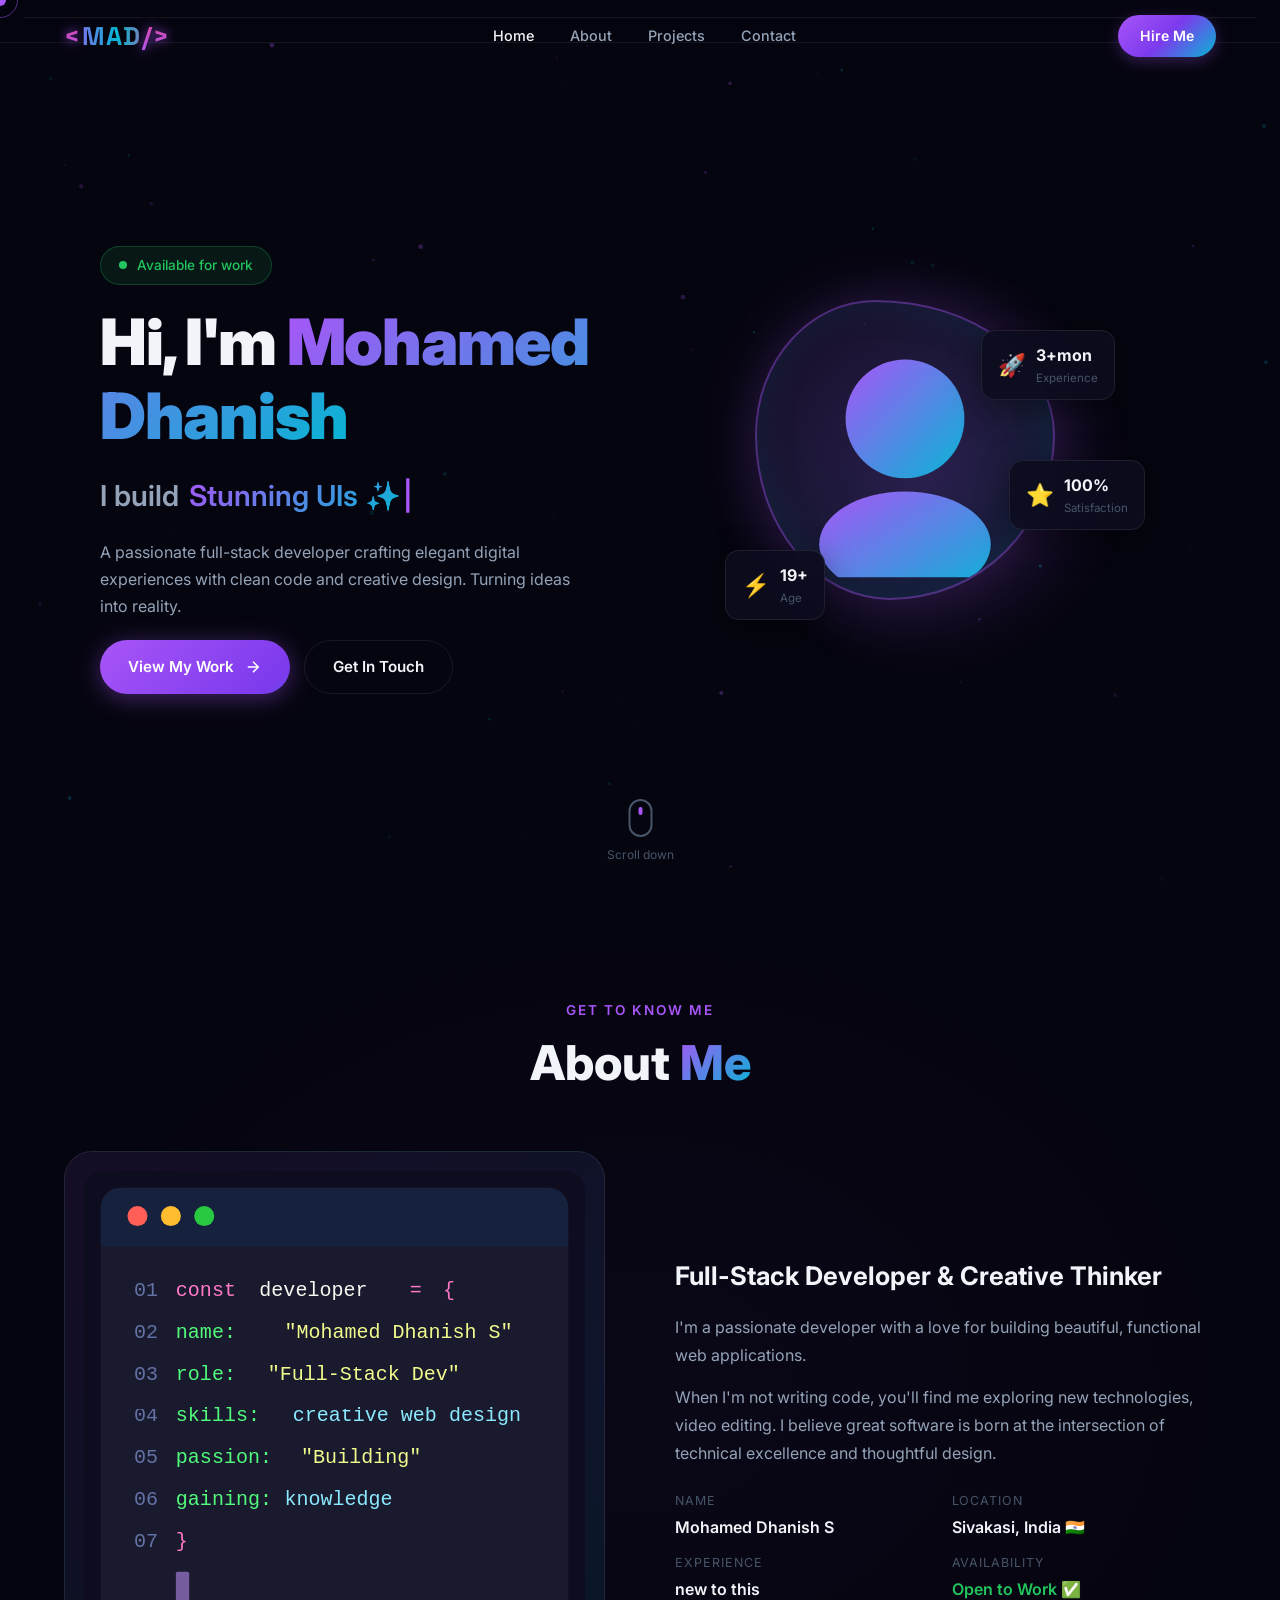
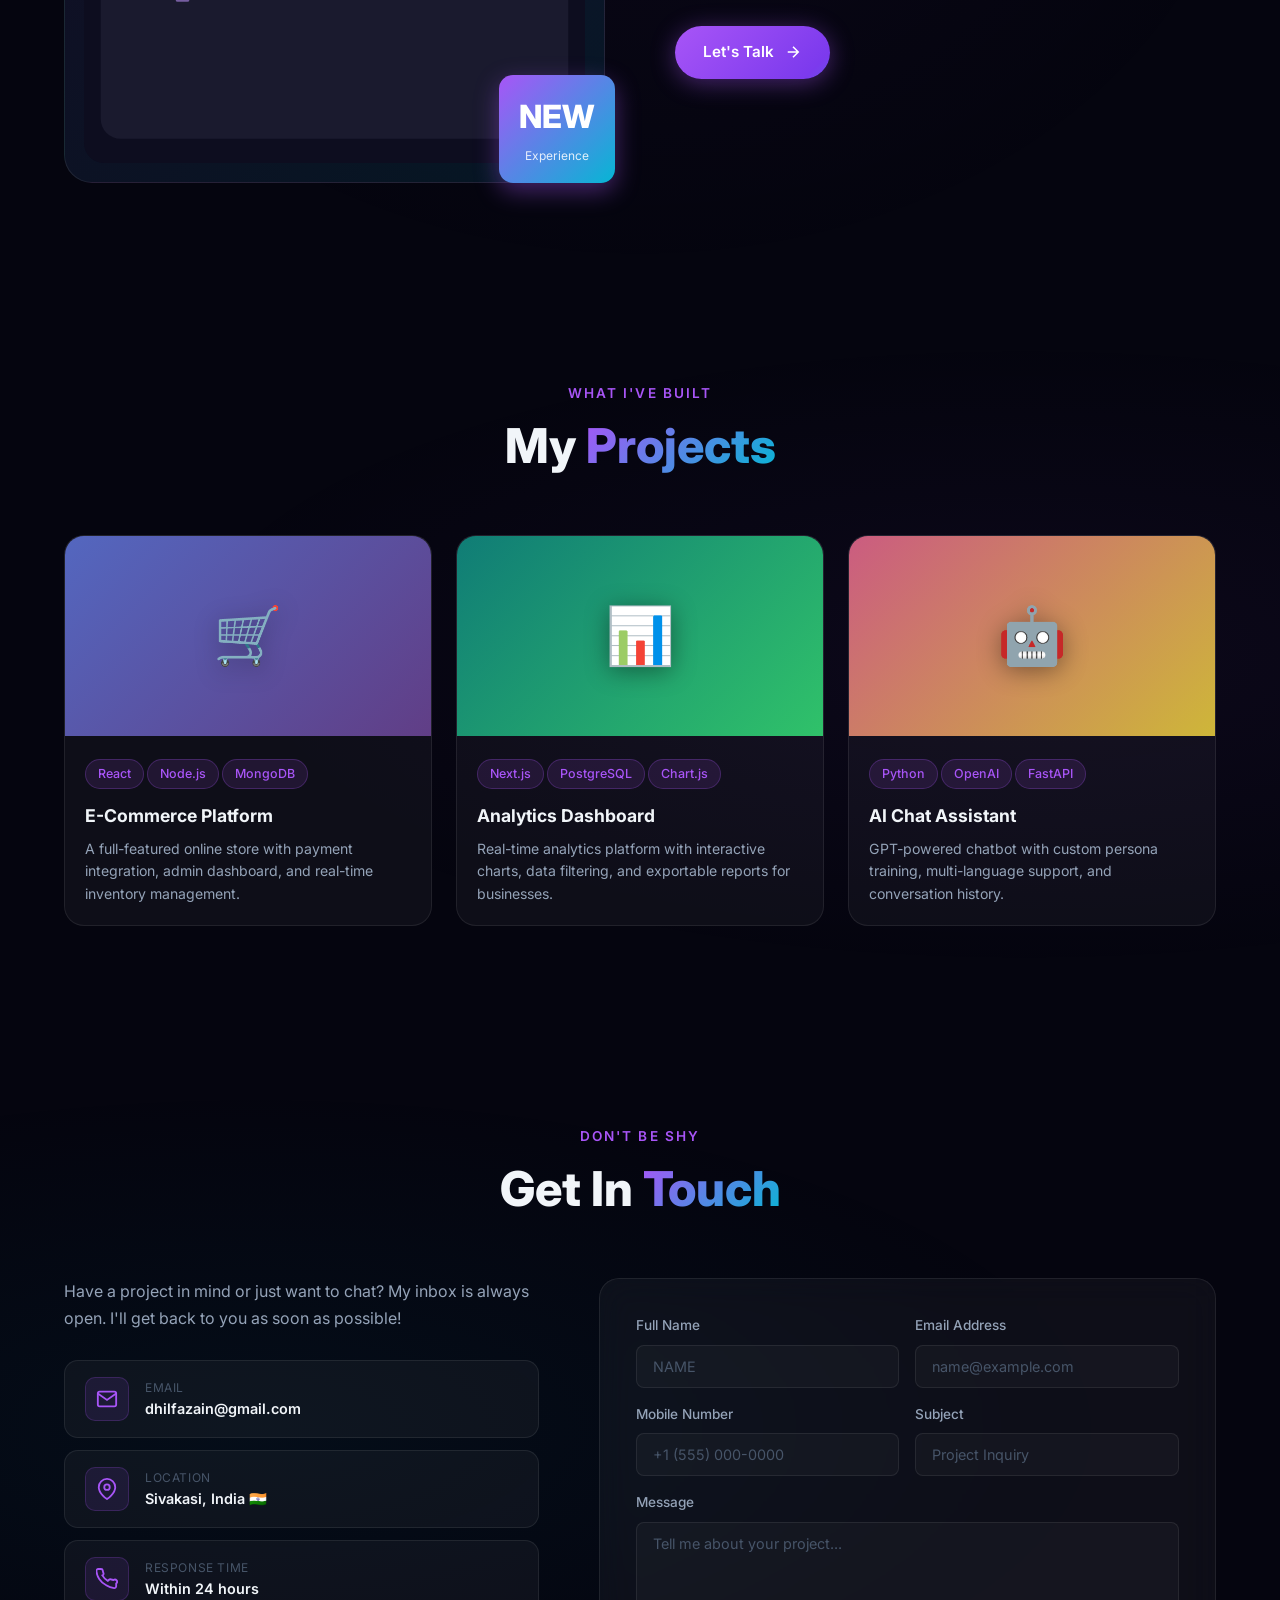
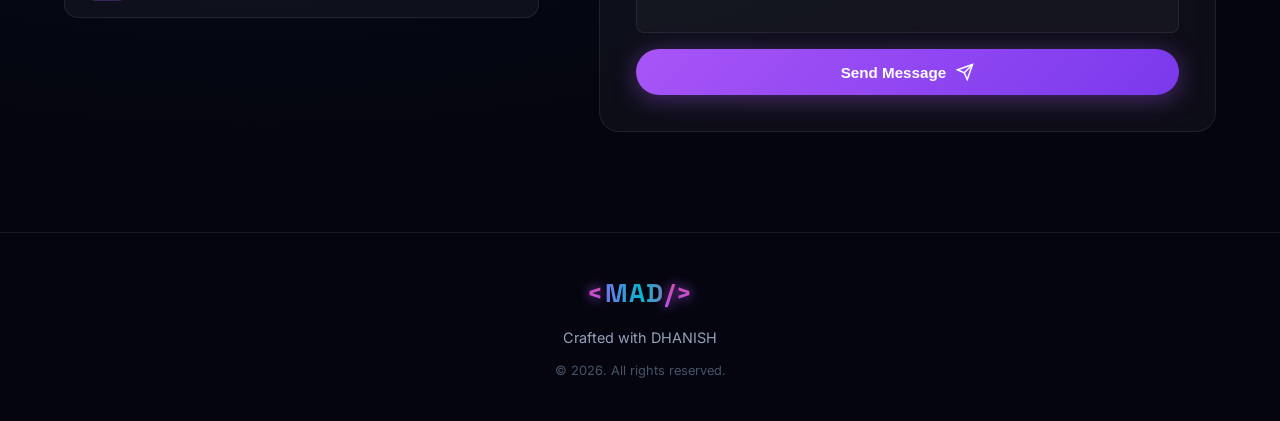
==== commit 701c487e: "Clean up duplicate nested portfolio folder" ====
--- a/index.html
+++ b/index.html
@@ -404,7 +404,7 @@
               </div>
               <div class="form-group">
                 <label for="cf-email">Email Address</label>
-                <input type="email" id="cf-email" name="email" placeholder="abi@example.com" required />
+                <input type="email" id="cf-email" name="email" placeholder="name@example.com" required />
               </div>
             </div>
             <div class="form-row">
